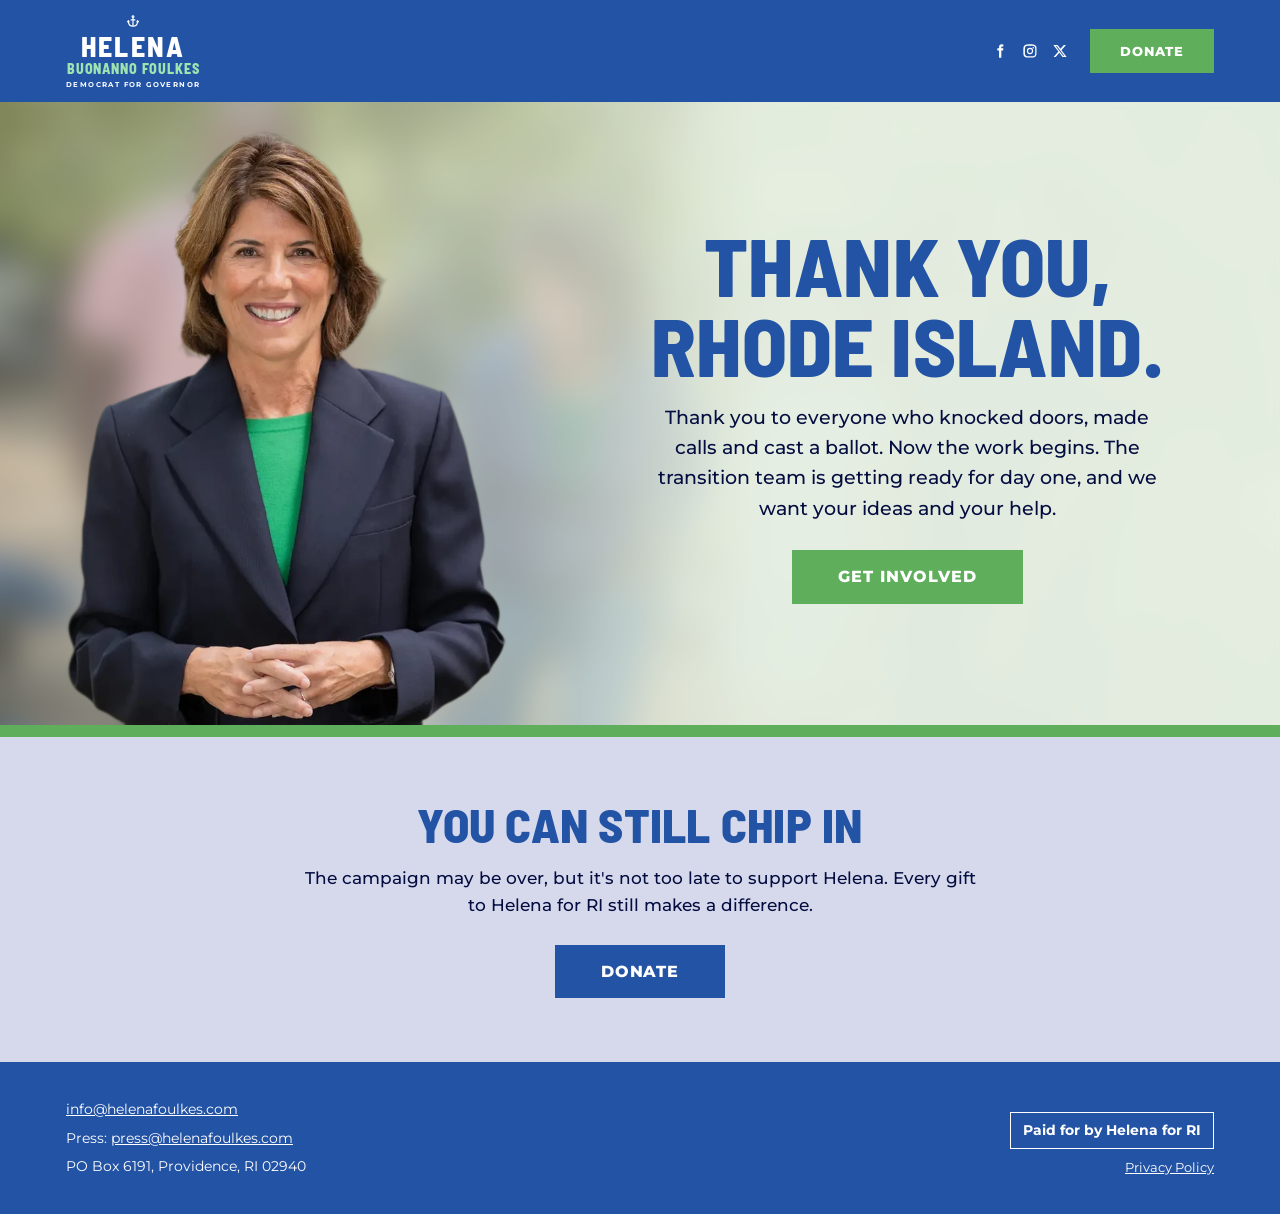
==== index.html @ 9573280d "Build one-page thank-you site Co-Authored-By: Claude Opus 5.5 <noreply@anthropic.com> Claude-Session" ====
<!doctype html>
<html lang="en">
<head>
<meta charset="utf-8">
<meta name="viewport" content="width=device-width, initial-scale=1">
<title>Thank You, Rhode Island | Helena Foulkes</title>
<meta name="description" content="Thank you, Rhode Island. The transition team is getting ready for day one.">
<!-- Remove before go-live on helenafoulkes.com -->
<meta name="robots" content="noindex, nofollow">
<link rel="preconnect" href="https://fonts.googleapis.com">
<link rel="preconnect" href="https://fonts.gstatic.com" crossorigin>
<link href="https://fonts.googleapis.com/css2?family=Barlow+Semi+Condensed:wght@700;800&family=Montserrat:wght@400;500;700;800&display=swap" rel="stylesheet">
<link rel="stylesheet" href="assets/site.css">
</head>
<body>
<a class="skip" href="#main">Skip to content</a>

<header class="top">
  <div class="wrap">
    <a class="mark" href="./" aria-label="Helena Buonanno Foulkes, home">
      <svg class="anchor" viewBox="0 0 24 24" aria-hidden="true"><path d="M12 2a2.5 2.5 0 0 0-1 4.8V9H8v2h3v8.9A7 7 0 0 1 5.1 14H7l-3-4-3 4h2.1A9 9 0 0 0 12 22a9 9 0 0 0 8.9-8H23l-3-4-3 4h1.9A7 7 0 0 1 13 19.9V11h3V9h-3V6.8A2.5 2.5 0 0 0 12 2Zm0 2a.5.5 0 1 1 0 1 .5.5 0 0 1 0-1Z"/></svg>
      <span class="n">Helena</span>
      <span class="s">Buonanno Foulkes</span>
      <span class="t">Democrat for Governor</span>
    </a>
    <div class="right">
      <nav class="social" aria-label="Social">
        <a href="https://www.facebook.com/helena4RI" aria-label="Facebook"><svg viewBox="0 0 24 24" aria-hidden="true"><path d="M14 8V6.5c0-.8.2-1.3 1.4-1.3H17V2.1A21 21 0 0 0 14.6 2C12.2 2 10.6 3.4 10.6 6v2H8v3.2h2.6V22H14V11.2h2.6L17 8Z"/></svg></a>
        <a href="https://www.instagram.com/helenabfoulkes/" aria-label="Instagram"><svg viewBox="0 0 24 24" aria-hidden="true"><path d="M12 7.3a4.7 4.7 0 1 0 0 9.4 4.7 4.7 0 0 0 0-9.4Zm0 7.7a3 3 0 1 1 0-6 3 3 0 0 1 0 6Zm6-7.9a1.1 1.1 0 1 1-2.2 0 1.1 1.1 0 0 1 2.2 0ZM21.9 8c-.1-1.6-.4-3-1.6-4.2S17.6 2.2 16 2.1c-1.6-.1-6.4-.1-8 0-1.6.1-3 .4-4.2 1.6S2.2 6.4 2.1 8c-.1 1.6-.1 6.4 0 8 .1 1.6.4 3 1.6 4.2s2.6 1.5 4.2 1.6c1.6.1 6.4.1 8 0 1.6-.1 3-.4 4.2-1.6s1.5-2.6 1.6-4.2c.1-1.6.1-6.4 0-8Zm-2.1 9.7a3.3 3.3 0 0 1-1.8 1.8c-1.3.5-4.3.4-5.7.4s-4.4.1-5.7-.4a3.3 3.3 0 0 1-1.8-1.8c-.5-1.3-.4-4.3-.4-5.7s-.1-4.4.4-5.7A3.3 3.3 0 0 1 6.3 4.5c1.3-.5 4.3-.4 5.7-.4s4.4-.1 5.7.4a3.3 3.3 0 0 1 1.8 1.8c.5 1.3.4 4.3.4 5.7s.1 4.4-.4 5.7Z"/></svg></a>
        <a href="https://x.com/HelenaBFoulkes" aria-label="X"><svg viewBox="0 0 24 24" aria-hidden="true"><path d="M17.8 3h3.1l-6.7 7.7L22 21h-6.2l-4.8-6.3L5.5 21H2.4l7.2-8.2L2 3h6.3l4.4 5.8L17.8 3Zm-1.1 16.2h1.7L7.4 4.7H5.6l11.1 14.5Z"/></svg></a>
      </nav>
      <a class="btn btn-green" href="https://secure.actblue.com/donate/helena4ri-website?refcode=hp-btn-grn">Donate</a>
    </div>
  </div>
</header>

<main id="main">
  <section class="hero">
    <div class="hero-bg" aria-hidden="true"></div>
    <div class="wrap hero-grid">
      <img class="hero-photo" src="assets/img/helena-hero.webp" alt="Helena Foulkes" width="665" height="900">
      <div class="hero-copy">
        <h1>Thank you,<br>Rhode Island.</h1>
        <p>Thank you to everyone who knocked doors, made calls and cast a ballot. Now the work begins. The transition team is getting ready for day one, and we want your ideas and your help.</p>
        <a class="btn btn-green btn-lg" href="https://helena-website.github.io/transition-site/get-involved/">Get Involved</a>
      </div>
    </div>
  </section>

  <section class="give">
    <div class="wrap give-inner">
      <h2>You can still chip in</h2>
      <p>The campaign may be over, but it's not too late to support Helena. Every gift to Helena for RI still makes a difference.</p>
      <a class="btn btn-blue btn-lg" href="https://secure.actblue.com/donate/helena4ri-website?refcode=hp-btn-grn">Donate</a>
    </div>
  </section>
</main>

<footer class="foot">
  <div class="wrap foot-inner">
    <div class="contact">
      <a href="mailto:info@helenafoulkes.com">info@helenafoulkes.com</a>
      <span>Press: <a href="mailto:press@helenafoulkes.com">press@helenafoulkes.com</a></span>
      <span>PO Box 6191, Providence, RI 02940</span>
    </div>
    <div class="legal">
      <p class="paid">Paid for by Helena for RI</p>
      <a href="https://helenafoulkes.com/privacy-policy/">Privacy Policy</a>
    </div>
  </div>
</footer>
</body>
</html>
---- assets/site.css ----
/* Helena Foulkes campaign thank-you page.
   Campaign look: blue header, navy text, green accent, square corners.
   Headings: Barlow Semi Condensed stands in for the campaign's DIN 2014. Body: Montserrat. */
:root{
  --blue:#2253A5; --navy:#040D40; --green:#26B34C; --green-btn:#5FAE5B; --green-lt:#9FE3B1;
  --lav:#D6D9EB; --mint:#DAEBD6; --mint-soft:#E6F0E2; --white:#FFFFFF;
  --display:"Barlow Semi Condensed","DIN 2014","Arial Narrow",sans-serif;
  --body:"Montserrat",system-ui,-apple-system,"Segoe UI",sans-serif;
  color-scheme:light;
}
*{box-sizing:border-box}
body{margin:0;background:var(--white);color:var(--navy);font-family:var(--body);font-size:16px;line-height:1.6;overflow-x:hidden}
img{max-width:100%;display:block}
.wrap{max-width:1180px;margin:0 auto;padding-left:max(16px,env(safe-area-inset-left,0px));padding-right:max(16px,env(safe-area-inset-right,0px))}
h1,h2{font-family:var(--display);font-weight:800;text-transform:uppercase;line-height:.98;margin:0;letter-spacing:.005em;color:var(--blue)}
p{margin:0 0 1em}
a{color:inherit}
:focus-visible{outline:3px solid var(--green);outline-offset:2px}
.skip{position:absolute;left:-9999px}.skip:focus{left:16px;top:16px;z-index:99;background:var(--white);padding:8px 12px}

/* buttons */
.btn{display:inline-block;font-family:var(--body);font-weight:800;font-size:13px;letter-spacing:.06em;text-transform:uppercase;text-decoration:none;padding:12px 30px;text-align:center}
.btn-lg{font-size:16px;padding:14px 46px}
.btn-green{background:var(--green-btn);color:var(--white)}
.btn-green:hover{background:#4E9A4B}
.btn-blue{background:var(--blue);color:var(--white)}
.btn-blue:hover{background:#1B4589}

/* header */
header.top{background:var(--blue);color:var(--white)}
header.top .wrap{display:flex;align-items:center;justify-content:space-between;gap:16px;padding-block:14px}
.mark{display:flex;flex-direction:column;align-items:center;text-decoration:none;line-height:1}
.mark .anchor{width:14px;height:14px;fill:var(--white);margin-bottom:4px}
.mark .n{font-family:var(--display);font-weight:800;font-size:28px;letter-spacing:.08em;text-transform:uppercase}
.mark .s{font-family:var(--display);font-weight:800;font-size:14px;letter-spacing:.06em;text-transform:uppercase;color:var(--green-lt);margin-top:2px}
.mark .t{font-weight:700;font-size:7px;letter-spacing:.2em;text-transform:uppercase;margin-top:5px}
.right{display:flex;align-items:center;gap:22px}
.social{display:flex;gap:14px}
.social a{display:flex;color:var(--white)}
.social svg{width:16px;height:16px;fill:currentColor}
.social a:hover{opacity:.8}

/* hero */
.hero{position:relative;overflow:hidden;background:var(--mint-soft);border-bottom:12px solid var(--green-btn)}
.hero-bg{position:absolute;inset:-40px;background:url("img/helena-at-park.webp") center/cover;filter:blur(18px) saturate(.9);opacity:.75}
.hero-bg::after{content:"";position:absolute;inset:0;background:linear-gradient(90deg,rgba(230,240,226,0) 0%,rgba(230,240,226,.55) 42%,rgba(230,240,226,.96) 58%,rgba(230,240,226,.98) 100%)}
.hero-grid{position:relative;display:grid;grid-template-columns:minmax(0,5fr) minmax(0,6fr);align-items:end;gap:24px;min-height:480px}
.hero-photo{align-self:end;width:100%;max-width:440px;height:auto;margin-top:28px}
.hero-copy{align-self:center;text-align:center;padding-block:48px}
.hero h1{font-size:clamp(46px,7vw,82px);margin-bottom:18px}
.hero-copy p{font-size:clamp(16px,1.5vw,19px);font-weight:500;max-width:520px;margin:0 auto 26px}

/* give */
.give{background:var(--lav);text-align:center}
.give-inner{padding-block:64px;max-width:720px}
.give h2{font-size:clamp(34px,4.5vw,48px);margin-bottom:16px}
.give p{font-size:17px;font-weight:500;margin-bottom:26px}

/* footer */
.foot{background:var(--blue);color:var(--white);font-size:14px}
.foot-inner{display:flex;justify-content:space-between;align-items:flex-end;gap:24px;flex-wrap:wrap;padding-block:36px}
.contact{display:flex;flex-direction:column;gap:6px}
.foot a{color:var(--white)}
.legal{text-align:right}
.paid{display:inline-block;border:1px solid var(--white);padding:6px 12px;margin:0 0 8px;font-weight:700}
.legal a{display:block;font-size:13px}

/* phone */
@media (max-width:760px){
  header.top .wrap{padding-block:10px}
  .mark .n{font-size:22px}.mark .s{font-size:11px}
  .social{display:none}
  .hero-grid{grid-template-columns:1fr;min-height:0}
  .hero-copy{order:-1;padding:36px 0 8px}
  .hero-photo{max-width:280px;margin:0 auto}
  .hero-bg::after{background:linear-gradient(180deg,rgba(230,240,226,.97) 0%,rgba(230,240,226,.9) 55%,rgba(230,240,226,.35) 100%)}
  .btn-lg{padding:14px 34px}
  .give-inner{padding-block:48px}
  .legal{text-align:left}
}
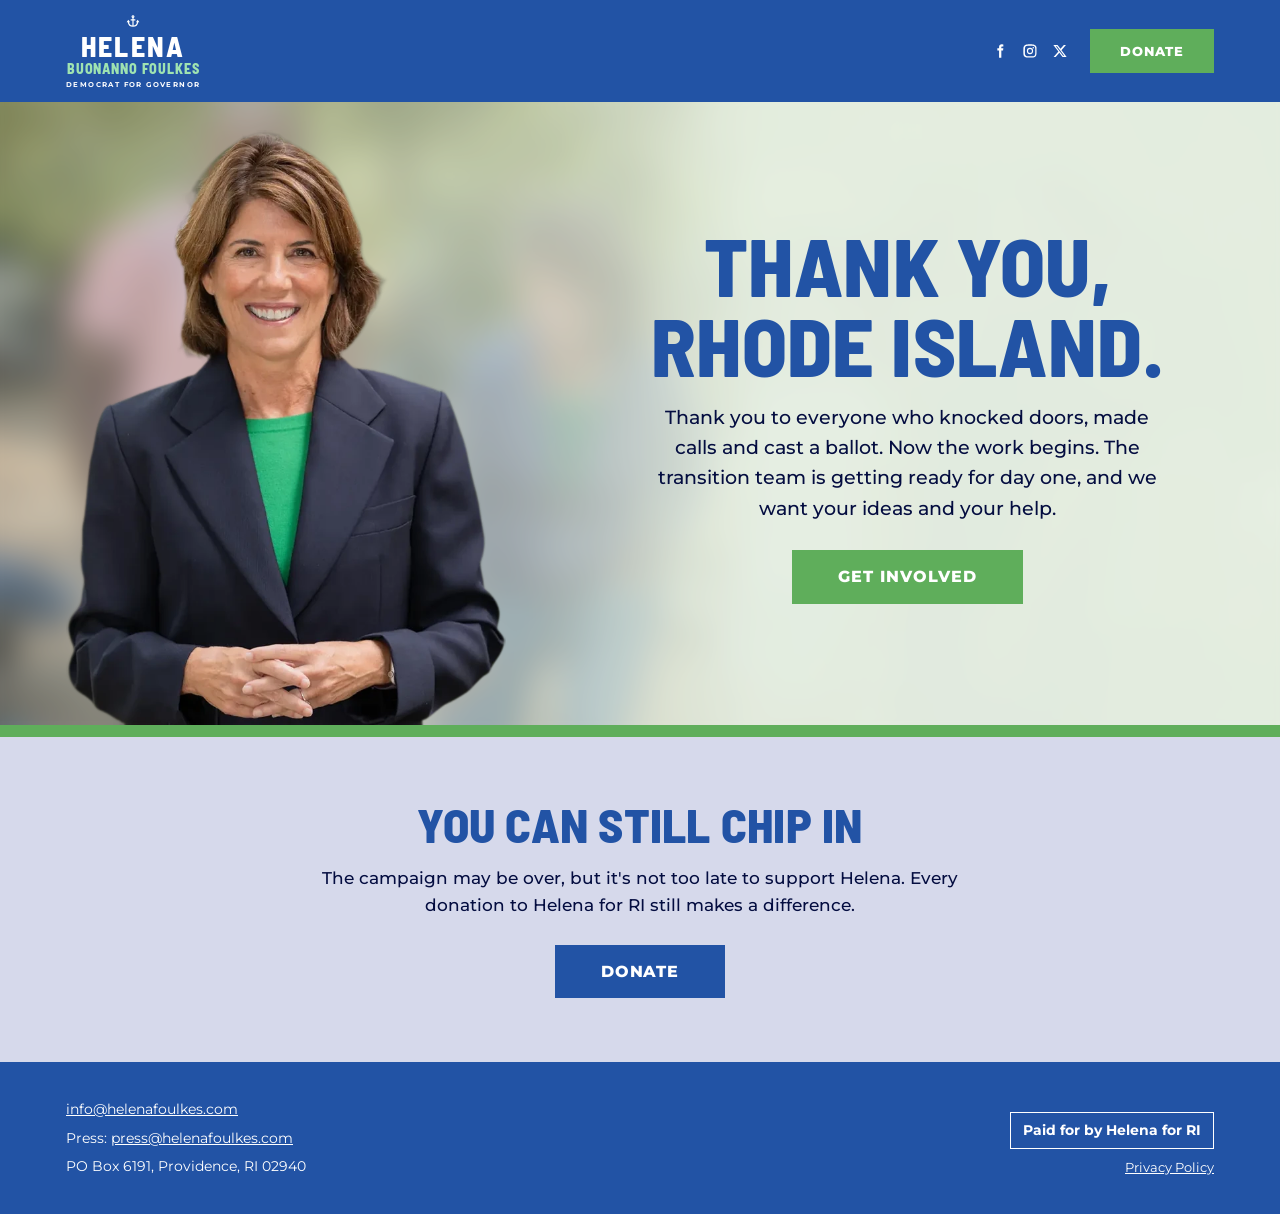
==== commit d6c9cb07: "Change gift to donation in donate section Co-Authored-By: Claude Opus 5.5 <noreply@anthropic.com> Cl" ====
--- a/index.html
+++ b/index.html
@@ -42,7 +42,7 @@
       <div class="hero-copy">
         <h1>Thank you,<br>Rhode Island.</h1>
         <p>Thank you to everyone who knocked doors, made calls and cast a ballot. Now the work begins. The transition team is getting ready for day one, and we want your ideas and your help.</p>
-        <a class="btn btn-green btn-lg" href="https://helena-website.github.io/transition-site/get-involved/">Get Involved</a>
+        <a class="btn btn-green btn-lg" href="https://helena-website.github.io/transition-site/">Get Involved</a>
       </div>
     </div>
   </section>
@@ -50,7 +50,7 @@
   <section class="give">
     <div class="wrap give-inner">
       <h2>You can still chip in</h2>
-      <p>The campaign may be over, but it's not too late to support Helena. Every gift to Helena for RI still makes a difference.</p>
+      <p>The campaign may be over, but it's not too late to support Helena. Every donation to Helena for RI still makes a difference.</p>
       <a class="btn btn-blue btn-lg" href="https://secure.actblue.com/donate/helena4ri-website?refcode=hp-btn-grn">Donate</a>
     </div>
   </section>
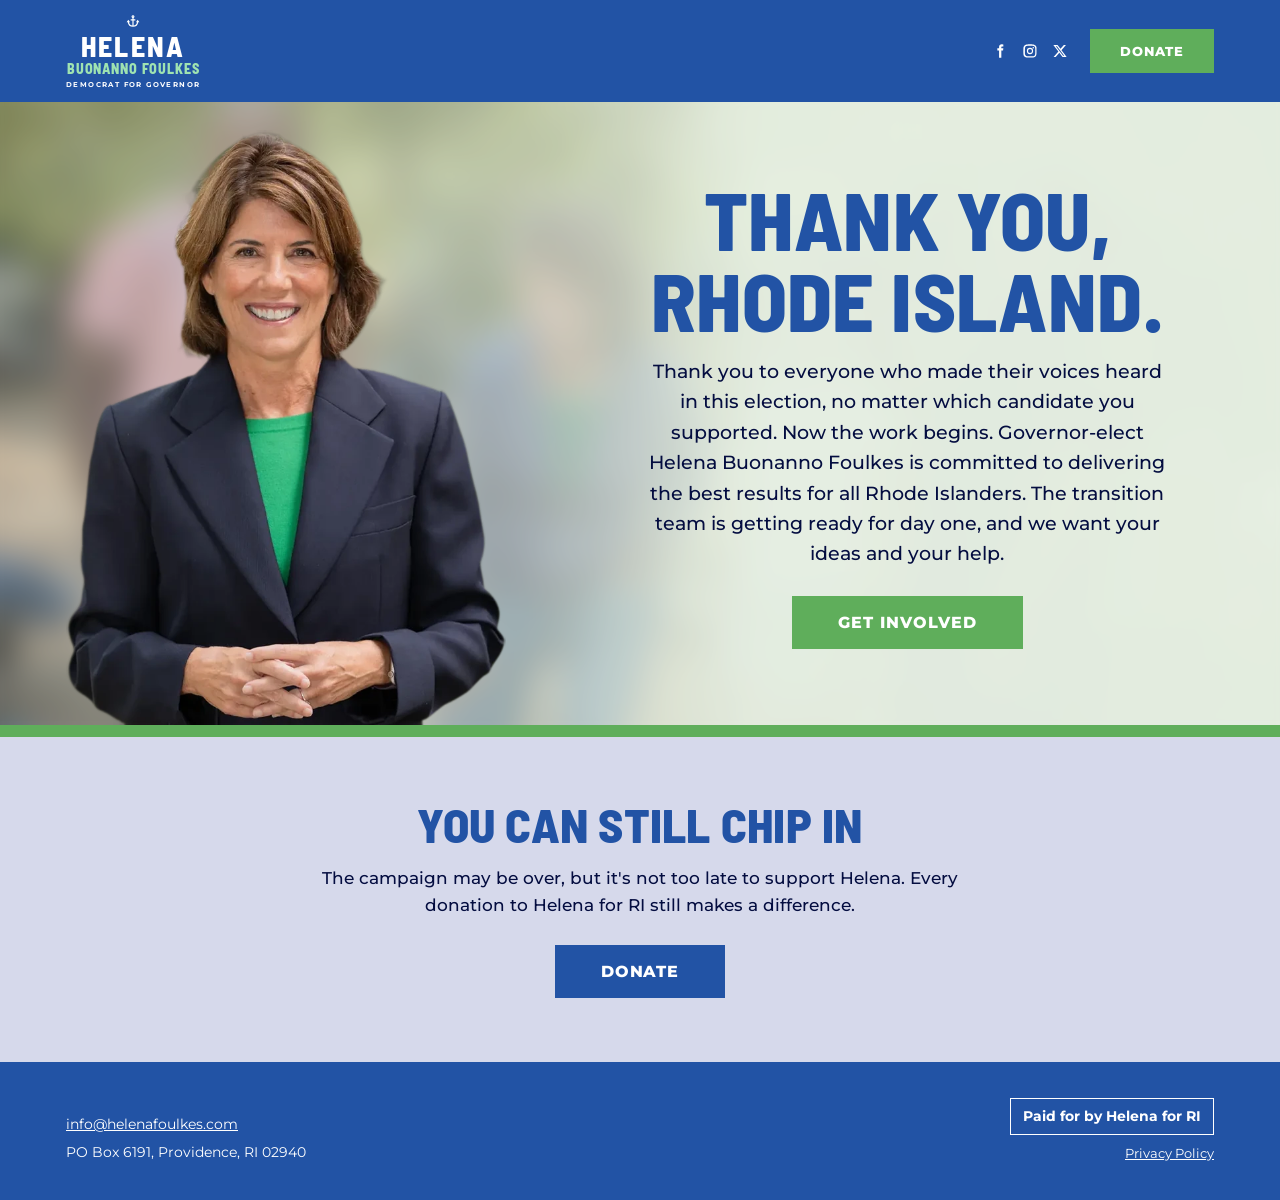
==== commit 8994a7b0: "Update hero copy and remove press email from footer Co-Authored-By: Claude Opus 5.5 <noreply@anthrop" ====
--- a/index.html
+++ b/index.html
@@ -3,7 +3,7 @@
 <head>
 <meta charset="utf-8">
 <meta name="viewport" content="width=device-width, initial-scale=1">
-<title>Thank You, Rhode Island | Helena Foulkes</title>
+<title>Helena Foulkes</title>
 <meta name="description" content="Thank you, Rhode Island. The transition team is getting ready for day one.">
 <!-- Remove before go-live on helenafoulkes.com -->
 <meta name="robots" content="noindex, nofollow">
@@ -41,7 +41,7 @@
       <img class="hero-photo" src="assets/img/helena-hero.webp" alt="Helena Foulkes" width="665" height="900">
       <div class="hero-copy">
         <h1>Thank you,<br>Rhode Island.</h1>
-        <p>Thank you to everyone who knocked doors, made calls and cast a ballot. Now the work begins. The transition team is getting ready for day one, and we want your ideas and your help.</p>
+        <p>Thank you to everyone who made their voices heard in this election, no matter which candidate you supported. Now the work begins. Governor-elect Helena Buonanno Foulkes is committed to delivering the best results for all Rhode Islanders. The transition team is getting ready for day one, and we want your ideas and your help.</p>
         <a class="btn btn-green btn-lg" href="https://helena-website.github.io/transition-site/">Get Involved</a>
       </div>
     </div>
@@ -60,7 +60,6 @@
   <div class="wrap foot-inner">
     <div class="contact">
       <a href="mailto:info@helenafoulkes.com">info@helenafoulkes.com</a>
-      <span>Press: <a href="mailto:press@helenafoulkes.com">press@helenafoulkes.com</a></span>
       <span>PO Box 6191, Providence, RI 02940</span>
     </div>
     <div class="legal">
